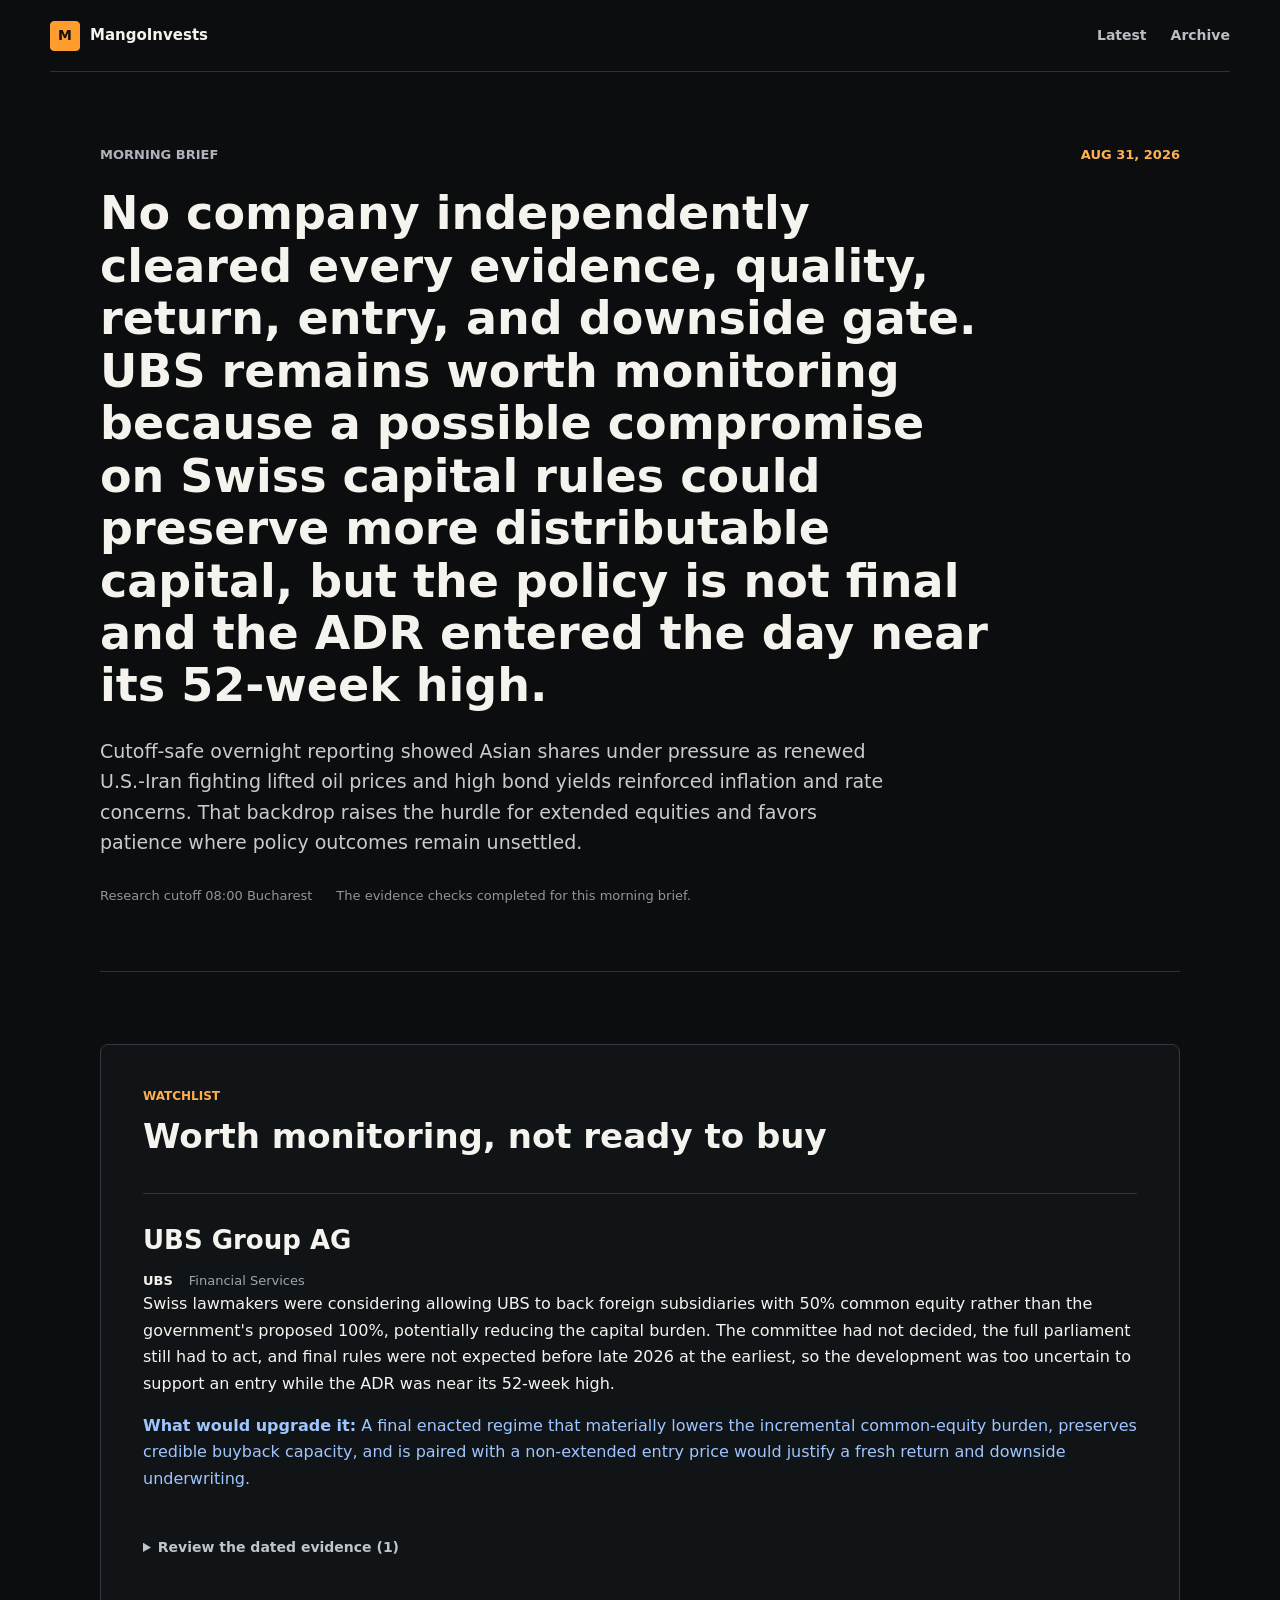
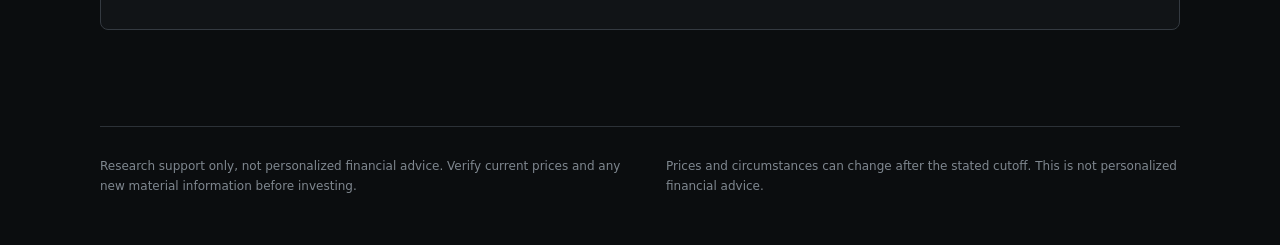
==== index.html @ 43be80ba "publish: morning brief 2026-08-31" ====
<!doctype html><html lang="en"><head><meta charSet="utf-8"/><meta content="width=device-width, initial-scale=1" name="viewport"/><meta content="The latest MangoInvests long-term morning research brief." name="description"/><meta content="#0b0d0f" name="theme-color"/><title>MangoInvests Morning Brief</title><meta content="0; url=latest/" http-equiv="refresh"/><link href="assets/styles.css" rel="stylesheet"/></head><body><a class="skip-link" href="#main">Skip to main content</a><header class="site-header"><a aria-label="MangoInvests latest brief" class="brand" href="latest/"><span aria-hidden="true" class="brand-mark">M</span><span>MangoInvests</span></a><nav aria-label="Public brief"><a href="latest/">Latest</a><a href="archive/">Archive</a></nav></header><main id="main" class="redirect-page"><h1>Opening the latest morning brief</h1><p><a href="latest/">Continue to the latest brief</a></p></main></body></html>
---- assets/styles.css ----
:root {
  color-scheme: dark;
  font-family:
    Inter,
    ui-sans-serif,
    system-ui,
    -apple-system,
    BlinkMacSystemFont,
    "Segoe UI",
    sans-serif;
  background: #0b0d0f;
  color: #f5f3ee;
  font-synthesis: none;
}

* {
  box-sizing: border-box;
}

html {
  background: #0b0d0f;
  scroll-behavior: smooth;
}

body {
  min-width: 320px;
  margin: 0;
  background: #0b0d0f;
  color: #f5f3ee;
  font-size: 16px;
  line-height: 1.65;
}

a {
  color: inherit;
  text-underline-offset: 0.2em;
}

a:hover {
  color: #ffb255;
}

a:focus-visible,
summary:focus-visible {
  outline: 3px solid #58a6ff;
  outline-offset: 4px;
}

.skip-link {
  position: fixed;
  z-index: 10;
  top: 12px;
  left: 12px;
  padding: 10px 14px;
  transform: translateY(-160%);
  border-radius: 4px;
  background: #f5f3ee;
  color: #0b0d0f;
}

.skip-link:focus {
  transform: translateY(0);
}

.site-header {
  display: flex;
  width: min(1180px, calc(100% - 48px));
  min-height: 72px;
  margin: 0 auto;
  align-items: center;
  justify-content: space-between;
  border-bottom: 1px solid #2c3137;
}

.brand {
  display: inline-flex;
  align-items: center;
  gap: 10px;
  color: #f5f3ee;
  font-size: 15px;
  font-weight: 760;
  text-decoration: none;
}

.brand-mark {
  display: inline-grid;
  width: 30px;
  height: 30px;
  place-items: center;
  border: 1px solid #ff9d2e;
  border-radius: 4px;
  background: #ff9d2e;
  color: #16100a;
  font-size: 14px;
  font-weight: 850;
}

nav {
  display: flex;
  gap: 24px;
}

nav a {
  color: #b9bec5;
  font-size: 14px;
  font-weight: 650;
  text-decoration: none;
}

main,
.site-footer {
  width: min(1080px, calc(100% - 48px));
  margin-inline: auto;
}

.brief-intro {
  padding: 72px 0 64px;
  border-bottom: 1px solid #2c3137;
}

.brief-date {
  display: flex;
  margin-bottom: 22px;
  align-items: baseline;
  justify-content: space-between;
  gap: 20px;
  color: #aeb4bb;
  font-size: 13px;
  font-weight: 700;
  text-transform: uppercase;
}

.brief-date time {
  color: #ffb255;
}

h1,
h2,
h3,
p {
  margin-top: 0;
}

h1,
h2,
h3 {
  line-height: 1.14;
}

h1 {
  max-width: 900px;
  margin-bottom: 24px;
  font-size: 46px;
  font-weight: 710;
}

h2 {
  font-size: 34px;
  font-weight: 720;
}

h3 {
  margin-bottom: 14px;
  font-size: 20px;
  font-weight: 720;
}

.market-context {
  max-width: 790px;
  margin-bottom: 28px;
  color: #c8ccd1;
  font-size: 19px;
  line-height: 1.6;
}

.run-meta {
  display: flex;
  flex-wrap: wrap;
  gap: 10px 24px;
  color: #8f969e;
  font-size: 13px;
}

.opportunity-list {
  display: grid;
  gap: 80px;
  padding: 64px 0 88px;
}

.opportunity {
  overflow: hidden;
  border: 1px solid #343a41;
  border-radius: 8px;
  background: #111417;
  box-shadow: 0 18px 50px rgb(0 0 0 / 22%);
}

.opportunity-header,
.lead-grid,
.valuation-section,
.analysis-grid,
.decision-grid,
.conclusion,
.evidence-ledger {
  padding-inline: 38px;
}

.opportunity-header {
  display: flex;
  min-height: 178px;
  padding-top: 36px;
  padding-bottom: 34px;
  align-items: flex-start;
  justify-content: space-between;
  gap: 28px;
  border-bottom: 1px solid #30353b;
  background: #171a1e;
}

.opportunity-header h2 {
  margin-bottom: 14px;
}

.section-label {
  margin-bottom: 10px;
  color: #ffae4a;
  font-size: 12px;
  font-weight: 800;
  text-transform: uppercase;
}

.company-meta {
  display: flex;
  flex-wrap: wrap;
  gap: 8px 16px;
  margin-bottom: 0;
  color: #9ea5ad;
  font-size: 13px;
}

.company-meta strong {
  color: #f5f3ee;
}

.evidence-grade,
.verdict,
.freshness {
  display: inline-flex;
  min-height: 28px;
  padding: 4px 9px;
  align-items: center;
  border: 1px solid #3d444c;
  border-radius: 4px;
  color: #c8ccd1;
  font-size: 11px;
  font-weight: 800;
  text-transform: uppercase;
  white-space: nowrap;
}

.grade-high,
.verdict-excellent,
.verdict-strong,
.verdict-cheap,
.verdict-attractive,
.verdict-constructive,
.freshness-fresh {
  border-color: #2b7655;
  background: #13271e;
  color: #7de2ad;
}

.grade-mixed,
.verdict-mixed,
.verdict-fair,
.verdict-neutral,
.verdict-extended,
.freshness-recent {
  border-color: #7c652a;
  background: #292312;
  color: #f1cf72;
}

.verdict-weak,
.verdict-expensive,
.freshness-aged {
  border-color: #7f3b3b;
  background: #2a1717;
  color: #ff9494;
}

.lead-grid {
  display: grid;
  grid-template-columns: repeat(2, minmax(0, 1fr));
  padding-top: 42px;
  padding-bottom: 42px;
  gap: 30px 44px;
  border-bottom: 1px solid #30353b;
}

.lead-grid section {
  min-width: 0;
}

.lead-grid p,
.valuation-section > p,
.analysis-grid > section > p,
.decision-grid p {
  color: #c6cbd0;
}

.change-note {
  grid-column: 1 / -1;
  padding: 22px 24px 4px;
  border-left: 3px solid #4c9dff;
  background: #141b22;
}

.valuation-section {
  padding-top: 42px;
  padding-bottom: 42px;
  border-bottom: 1px solid #30353b;
}

.section-heading-row {
  display: flex;
  margin-bottom: 24px;
  align-items: flex-start;
  justify-content: space-between;
  gap: 24px;
}

.section-heading-row h3 {
  margin-bottom: 0;
}

.section-heading-row.compact {
  margin-bottom: 18px;
}

.valuation-strip {
  display: grid;
  grid-template-columns: repeat(4, minmax(0, 1fr));
  margin: 0 0 28px;
  border-block: 1px solid #30353b;
}

.valuation-strip div {
  min-width: 0;
  padding: 20px 18px;
  border-right: 1px solid #30353b;
}

.valuation-strip div:first-child {
  padding-left: 0;
}

.valuation-strip div:last-child {
  border-right: 0;
}

.valuation-strip dt,
.metric-list dt {
  margin-bottom: 6px;
  color: #8f969e;
  font-size: 12px;
  font-weight: 700;
}

.valuation-strip dd {
  margin: 0;
  overflow-wrap: anywhere;
  color: #f5f3ee;
  font-size: 17px;
  font-weight: 760;
}

.method {
  margin-bottom: 0;
  color: #8f969e !important;
  font-size: 13px;
}

.analysis-grid,
.decision-grid {
  display: grid;
  grid-template-columns: repeat(2, minmax(0, 1fr));
  gap: 0;
  border-bottom: 1px solid #30353b;
}

.analysis-grid > section,
.decision-grid > section {
  min-width: 0;
  padding-block: 42px;
}

.analysis-grid > section:first-child,
.decision-grid > section:first-child {
  padding-right: 36px;
  border-right: 1px solid #30353b;
}

.analysis-grid > section:last-child,
.decision-grid > section:last-child {
  padding-left: 36px;
}

.metric-list {
  display: grid;
  margin: 28px 0 0;
  gap: 18px;
}

.metric-list div {
  display: grid;
  grid-template-columns: minmax(120px, 0.75fr) minmax(0, 1.4fr);
  gap: 18px;
}

.metric-list dd {
  display: grid;
  margin: 0;
  gap: 5px;
}

.metric-list dd strong {
  color: #f5f3ee;
  font-size: 15px;
}

.metric-list dd span {
  color: #9ea5ad;
  font-size: 13px;
  line-height: 1.5;
}

.event-list {
  display: grid;
  margin: 26px 0 0;
  padding: 0;
  gap: 24px;
  list-style: none;
}

.event-list li {
  padding-top: 18px;
  border-top: 1px solid #30353b;
}

.event-list li:first-child {
  padding-top: 0;
  border-top: 0;
}

.event-list li > div {
  display: flex;
  align-items: baseline;
  justify-content: space-between;
  gap: 16px;
}

.event-list li > div span {
  color: #8f969e;
  font-size: 12px;
  text-align: right;
}

.event-list p {
  margin: 8px 0 0;
  font-size: 14px;
}

.risk-label {
  color: #ff8888;
}

.invalidation {
  padding: 11px 13px;
  border-left: 2px solid #d85d5d;
  background: #241717;
  color: #e3c4c4 !important;
}

.invalidation span {
  display: block;
  margin-bottom: 3px;
  color: #ff9292;
  font-size: 11px;
  font-weight: 800;
  text-transform: uppercase;
}

.conclusion {
  padding-top: 34px;
  padding-bottom: 34px;
  border-bottom: 1px solid #30353b;
  background: #141a17;
}

.conclusion > p:last-child {
  max-width: 800px;
  margin-bottom: 0;
  color: #e6ebe7;
  font-size: 18px;
  font-weight: 560;
}

.evidence-ledger {
  padding-top: 28px;
  padding-bottom: 28px;
}

.evidence-ledger summary {
  cursor: pointer;
  color: #bfc5cb;
  font-size: 14px;
  font-weight: 740;
}

.evidence-list {
  display: grid;
  margin: 28px 0 0;
  padding: 0;
  gap: 16px;
  list-style: none;
}

.evidence-list li {
  padding: 18px 0;
  border-top: 1px solid #30353b;
}

.evidence-heading {
  display: flex;
  align-items: flex-start;
  justify-content: space-between;
  gap: 18px;
}

.evidence-heading a,
.evidence-heading strong {
  color: #e9edf0;
  font-size: 14px;
  font-weight: 720;
}

.external {
  margin-left: 6px;
  color: #58a6ff;
}

.evidence-list p {
  margin: 9px 0;
  color: #aeb4bb;
  font-size: 14px;
}

.evidence-list time {
  color: #7f878f;
  font-size: 12px;
}

.outcome-block {
  margin-block: 72px 96px;
  padding: 42px;
  border: 1px solid #343a41;
  border-radius: 8px;
  background: #111417;
}

.outcome-block h2 {
  margin-bottom: 18px;
}

.outcome-block > p:not(.section-label) {
  max-width: 760px;
  color: #c6cbd0;
}

.patience-note {
  margin: 28px 0 0;
  padding-top: 24px;
  border-top: 1px solid #30353b;
  color: #8fbeff !important;
}

.watch-list {
  display: grid;
  margin-top: 38px;
  gap: 40px;
}

.watch-list > article {
  padding-top: 32px;
  border-top: 1px solid #30353b;
}

.watch-list h3 {
  font-size: 26px;
}

.watch-list .evidence-ledger {
  padding-inline: 0;
}

.upgrade {
  color: #9fc5ff !important;
}

.archive-page {
  padding: 72px 0 96px;
}

.archive-page > header {
  max-width: 780px;
  margin-bottom: 52px;
}

.archive-page > header > p:last-child {
  color: #aeb4bb;
  font-size: 18px;
}

.archive-list {
  margin: 0;
  padding: 0;
  border-top: 1px solid #343a41;
  list-style: none;
}

.archive-list li {
  border-bottom: 1px solid #343a41;
}

.archive-list a {
  display: grid;
  grid-template-columns: 150px minmax(0, 1fr) 130px;
  padding: 24px 4px;
  align-items: center;
  gap: 28px;
  text-decoration: none;
}

.archive-list time,
.archive-list span {
  color: #8f969e;
  font-size: 13px;
}

.archive-list strong {
  overflow-wrap: anywhere;
  font-size: 16px;
}

.archive-list span {
  text-align: right;
}

.site-footer {
  display: flex;
  padding: 30px 0 48px;
  justify-content: space-between;
  gap: 36px;
  border-top: 1px solid #2c3137;
  color: #7f878f;
  font-size: 12px;
}

.site-footer p {
  max-width: 530px;
  margin: 0;
}

.compact-footer {
  display: block;
}

.redirect-page {
  min-height: calc(100vh - 170px);
  padding: 90px 0;
}

.redirect-page h1 {
  font-size: 36px;
}

.redirect-page a {
  color: #ffb255;
  font-weight: 720;
}

@media (max-width: 780px) {
  .site-header,
  main,
  .site-footer {
    width: min(100% - 32px, 1080px);
  }

  .site-header {
    min-height: 64px;
  }

  nav {
    gap: 16px;
  }

  .brief-intro,
  .archive-page {
    padding-top: 48px;
  }

  h1 {
    font-size: 34px;
  }

  h2 {
    font-size: 28px;
  }

  .market-context {
    font-size: 17px;
  }

  .opportunity-list {
    padding-top: 40px;
    gap: 48px;
  }

  .opportunity-header,
  .lead-grid,
  .valuation-section,
  .analysis-grid,
  .decision-grid,
  .conclusion,
  .evidence-ledger {
    padding-inline: 22px;
  }

  .opportunity-header {
    display: grid;
    min-height: 0;
    padding-block: 28px;
  }

  .evidence-grade {
    justify-self: start;
  }

  .lead-grid,
  .analysis-grid,
  .decision-grid {
    grid-template-columns: 1fr;
  }

  .lead-grid {
    gap: 28px;
  }

  .change-note {
    grid-column: auto;
  }

  .valuation-strip {
    grid-template-columns: repeat(2, minmax(0, 1fr));
  }

  .valuation-strip div:nth-child(2) {
    border-right: 0;
  }

  .valuation-strip div:nth-child(n + 3) {
    border-top: 1px solid #30353b;
  }

  .valuation-strip div:nth-child(3) {
    padding-left: 0;
  }

  .analysis-grid > section:first-child,
  .decision-grid > section:first-child {
    padding-right: 0;
    border-right: 0;
    border-bottom: 1px solid #30353b;
  }

  .analysis-grid > section:last-child,
  .decision-grid > section:last-child {
    padding-left: 0;
  }

  .archive-list a {
    grid-template-columns: 1fr;
    gap: 8px;
  }

  .archive-list span {
    text-align: left;
  }

  .site-footer {
    display: grid;
    gap: 16px;
  }
}

@media (max-width: 480px) {
  .brand span:last-child {
    display: none;
  }

  .brief-date {
    display: grid;
    gap: 4px;
  }

  h1 {
    font-size: 30px;
  }

  h2 {
    font-size: 25px;
  }

  .opportunity-header,
  .lead-grid,
  .valuation-section,
  .analysis-grid,
  .decision-grid,
  .conclusion,
  .evidence-ledger {
    padding-inline: 18px;
  }

  .valuation-strip {
    grid-template-columns: 1fr;
  }

  .valuation-strip div,
  .valuation-strip div:first-child,
  .valuation-strip div:nth-child(3) {
    padding: 16px 0;
    border-top: 1px solid #30353b;
    border-right: 0;
  }

  .valuation-strip div:first-child {
    border-top: 0;
  }

  .section-heading-row,
  .event-list li > div,
  .evidence-heading {
    align-items: flex-start;
    flex-direction: column;
    gap: 10px;
  }

  .metric-list div {
    grid-template-columns: 1fr;
    gap: 3px;
  }

  .event-list li > div span {
    text-align: left;
  }

  .outcome-block {
    padding: 28px 22px;
  }
}

@media (prefers-reduced-motion: reduce) {
  html {
    scroll-behavior: auto;
  }
}

@media print {
  :root {
    color-scheme: light;
  }

  body,
  html {
    background: #ffffff;
    color: #111111;
  }

  .site-header,
  .site-footer {
    display: none;
  }

  .opportunity {
    border: 1px solid #bbbbbb;
    background: #ffffff;
    box-shadow: none;
  }
}
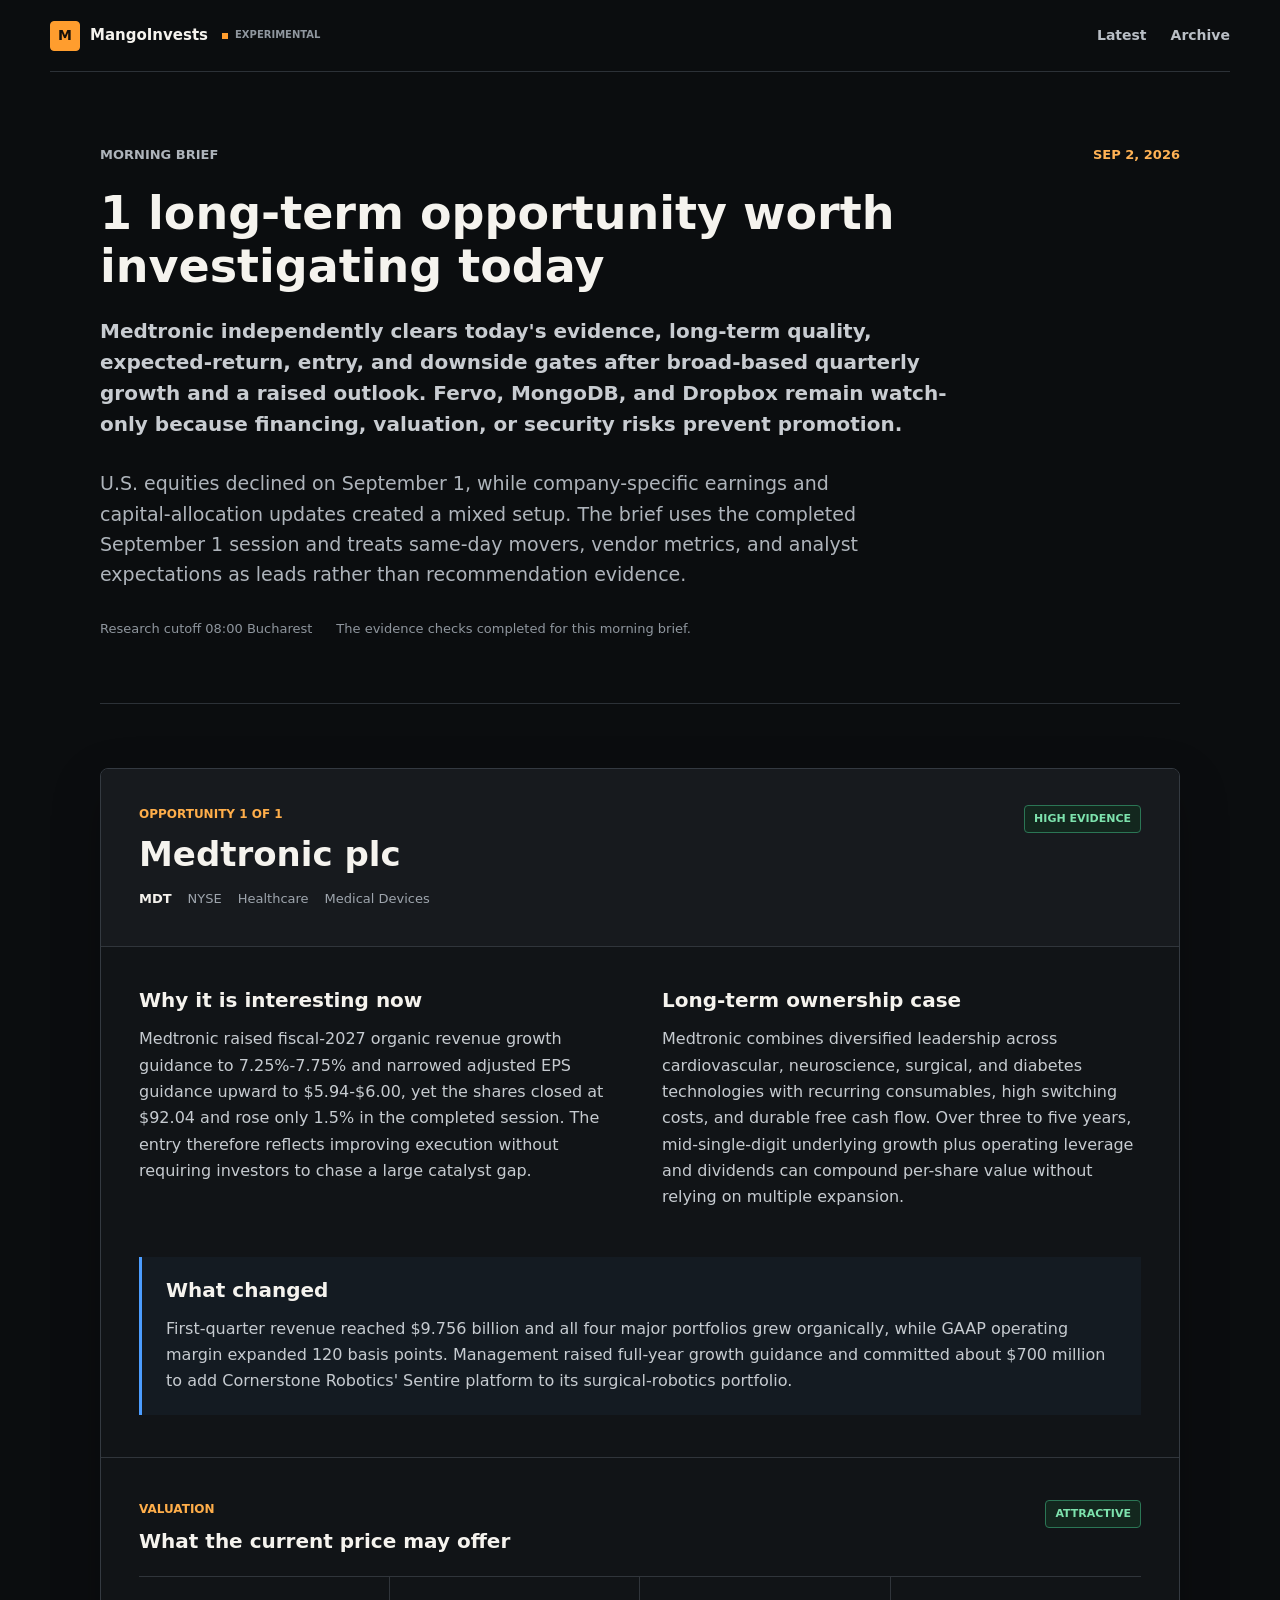
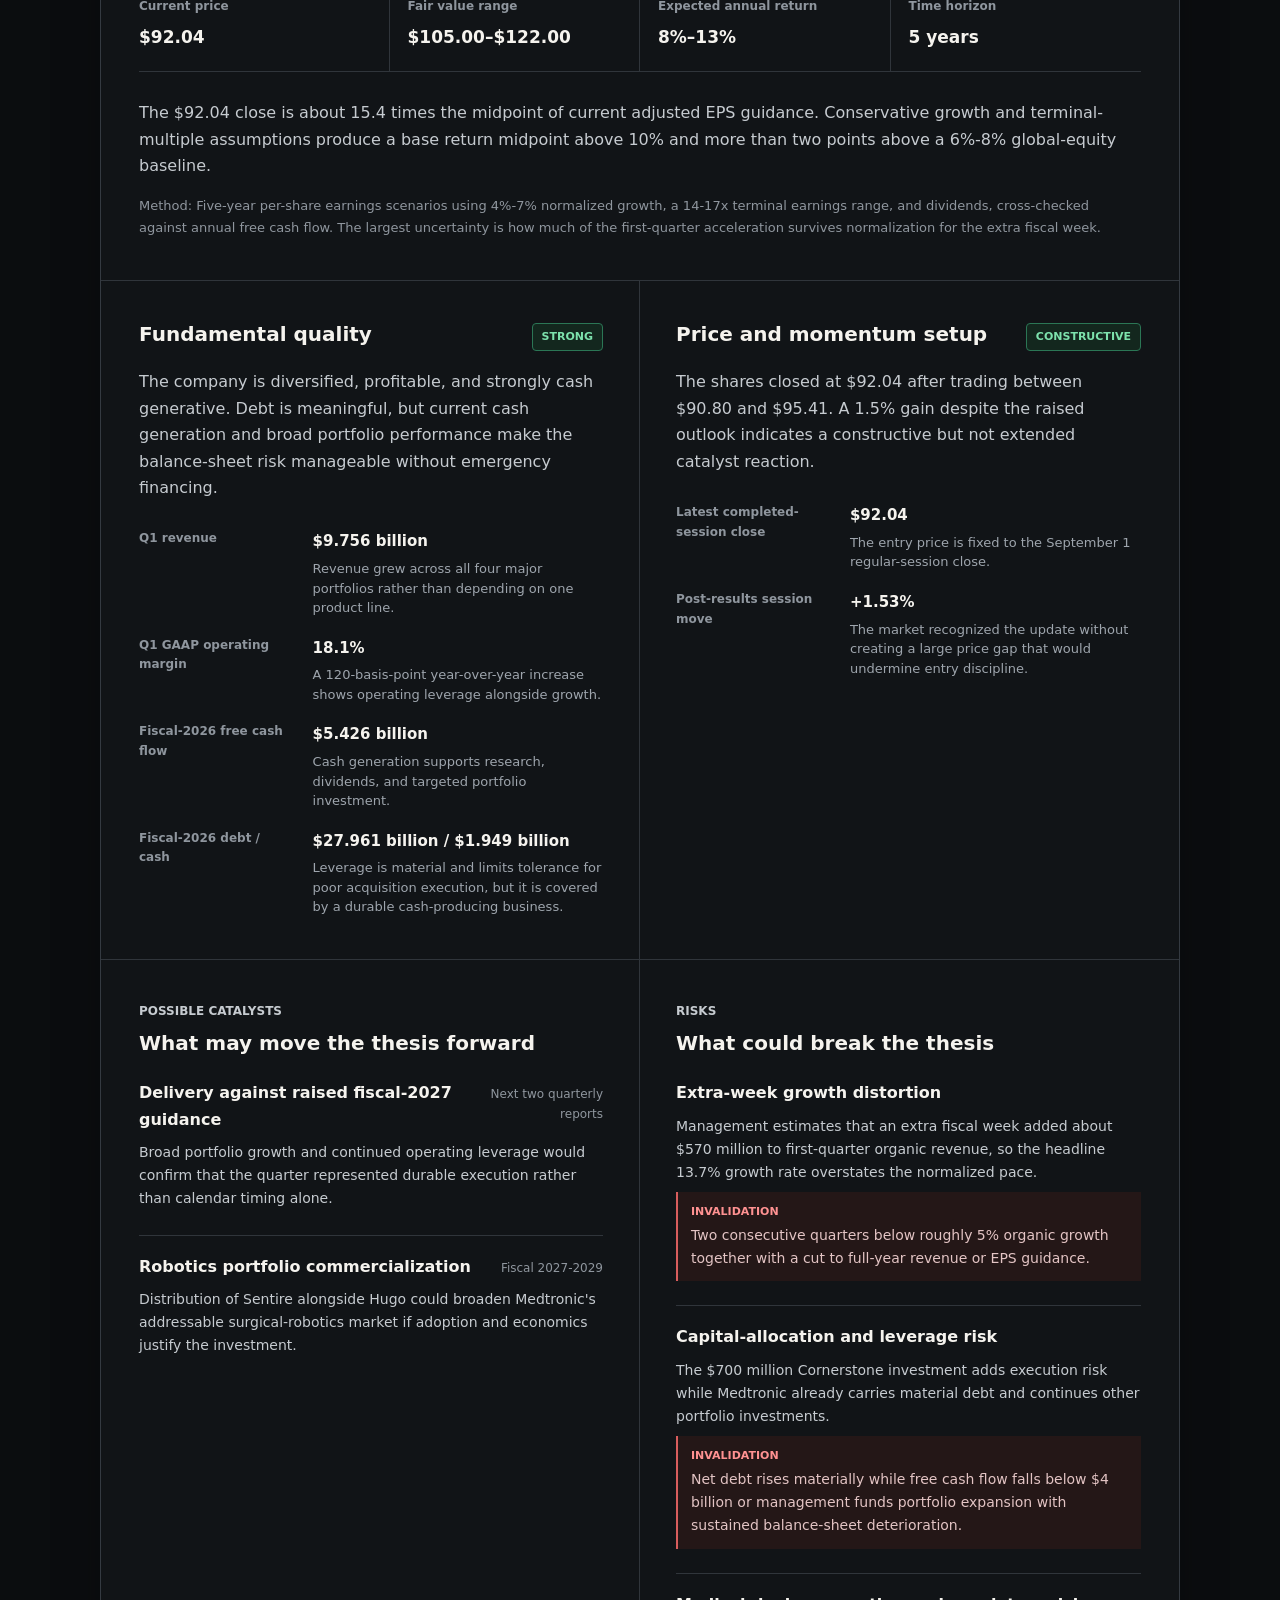
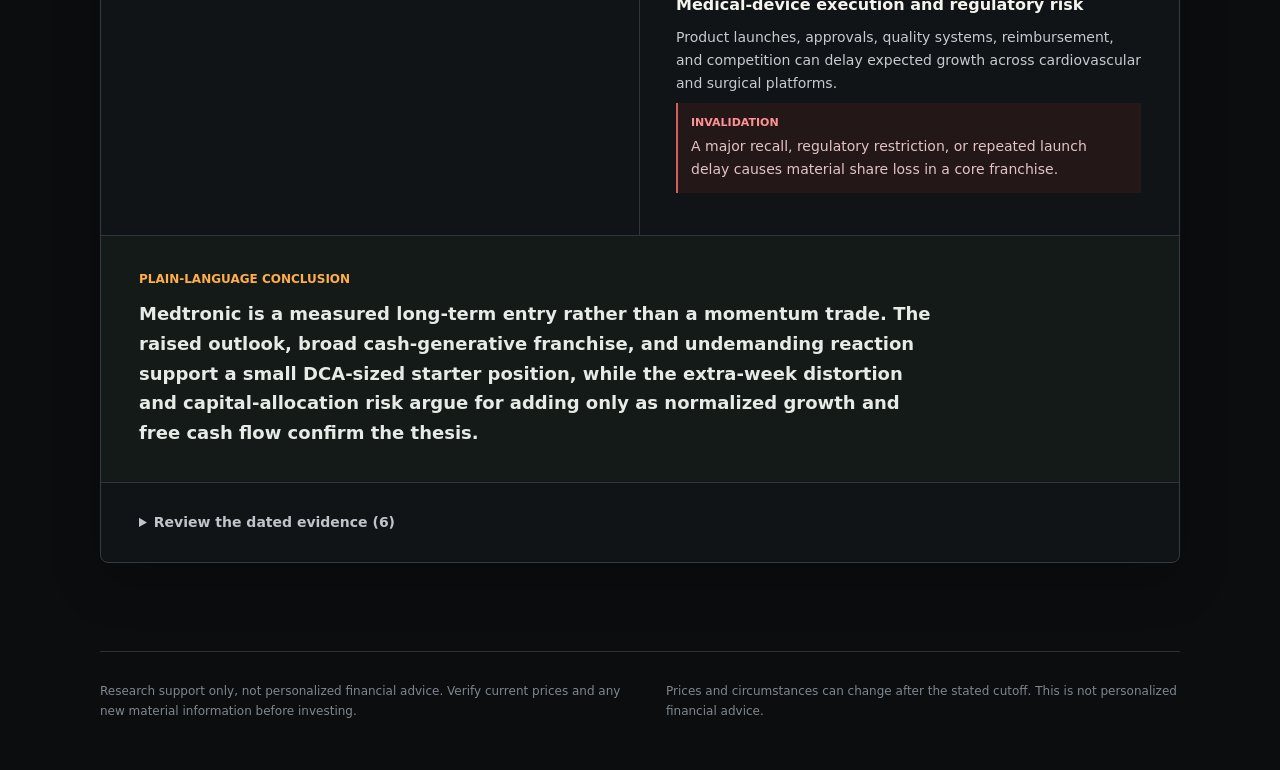
==== commit 24770ff7: "publish: morning brief 2026-09-02" ====
--- a/index.html
+++ b/index.html
@@ -1 +1 @@
-<!doctype html><html lang="en"><head><meta charSet="utf-8"/><meta content="width=device-width, initial-scale=1" name="viewport"/><meta content="The latest MangoInvests long-term morning research brief." name="description"/><meta content="#0b0d0f" name="theme-color"/><title>MangoInvests Morning Brief</title><meta content="0; url=latest/" http-equiv="refresh"/><link href="assets/styles.css" rel="stylesheet"/></head><body><a class="skip-link" href="#main">Skip to main content</a><header class="site-header"><a aria-label="MangoInvests latest brief" class="brand" href="latest/"><span aria-hidden="true" class="brand-mark">M</span><span>MangoInvests</span></a><nav aria-label="Public brief"><a href="latest/">Latest</a><a href="archive/">Archive</a></nav></header><main id="main" class="redirect-page"><h1>Opening the latest morning brief</h1><p><a href="latest/">Continue to the latest brief</a></p></main></body></html>+<!doctype html><html lang="en"><head><meta charSet="utf-8"/><meta content="width=device-width, initial-scale=1" name="viewport"/><meta content="The latest MangoInvests long-term morning research brief." name="description"/><meta content="#0b0d0f" name="theme-color"/><title>MangoInvests Morning Brief</title><meta content="0; url=latest/" http-equiv="refresh"/><link href="assets/styles.css" rel="stylesheet"/></head><body><a class="skip-link" href="#main">Skip to main content</a><header class="site-header"><div class="brand-group"><a aria-label="MangoInvests latest brief" class="brand" href="latest/"><span aria-hidden="true" class="brand-mark">M</span><span>MangoInvests</span></a><span class="release-status"><span aria-hidden="true"></span>Experimental</span></div><nav aria-label="Public brief"><a href="latest/">Latest</a><a href="archive/">Archive</a></nav></header><main id="main" class="redirect-page"><h1>Opening the latest morning brief</h1><p><a href="latest/">Continue to the latest brief</a></p></main></body></html>
--- a/assets/styles.css
+++ b/assets/styles.css
@@ -82,6 +82,29 @@
   text-decoration: none;
 }
 
+.brand-group {
+  display: inline-flex;
+  align-items: center;
+  gap: 14px;
+}
+
+.release-status {
+  display: inline-flex;
+  align-items: center;
+  gap: 7px;
+  color: #8f969e;
+  font-size: 10px;
+  font-weight: 700;
+  text-transform: uppercase;
+  white-space: nowrap;
+}
+
+.release-status > span {
+  width: 6px;
+  height: 6px;
+  background: #ff9d2e;
+}
+
 .brand-mark {
   display: inline-grid;
   width: 30px;
@@ -165,10 +188,22 @@
   font-weight: 720;
 }
 
+.intro-summary,
 .market-context {
   max-width: 790px;
   margin-bottom: 28px;
   color: #c8ccd1;
+}
+
+.intro-summary {
+  max-width: 880px;
+  font-size: 20px;
+  font-weight: 580;
+  line-height: 1.55;
+}
+
+.market-context {
+  color: #aeb4bb;
   font-size: 19px;
   line-height: 1.6;
 }
@@ -705,6 +740,18 @@
     gap: 16px;
   }
 
+  .brand-group {
+    gap: 9px;
+  }
+
+  .brand {
+    gap: 7px;
+  }
+
+  .release-status {
+    font-size: 9px;
+  }
+
   .brief-intro,
   .archive-page {
     padding-top: 48px;
